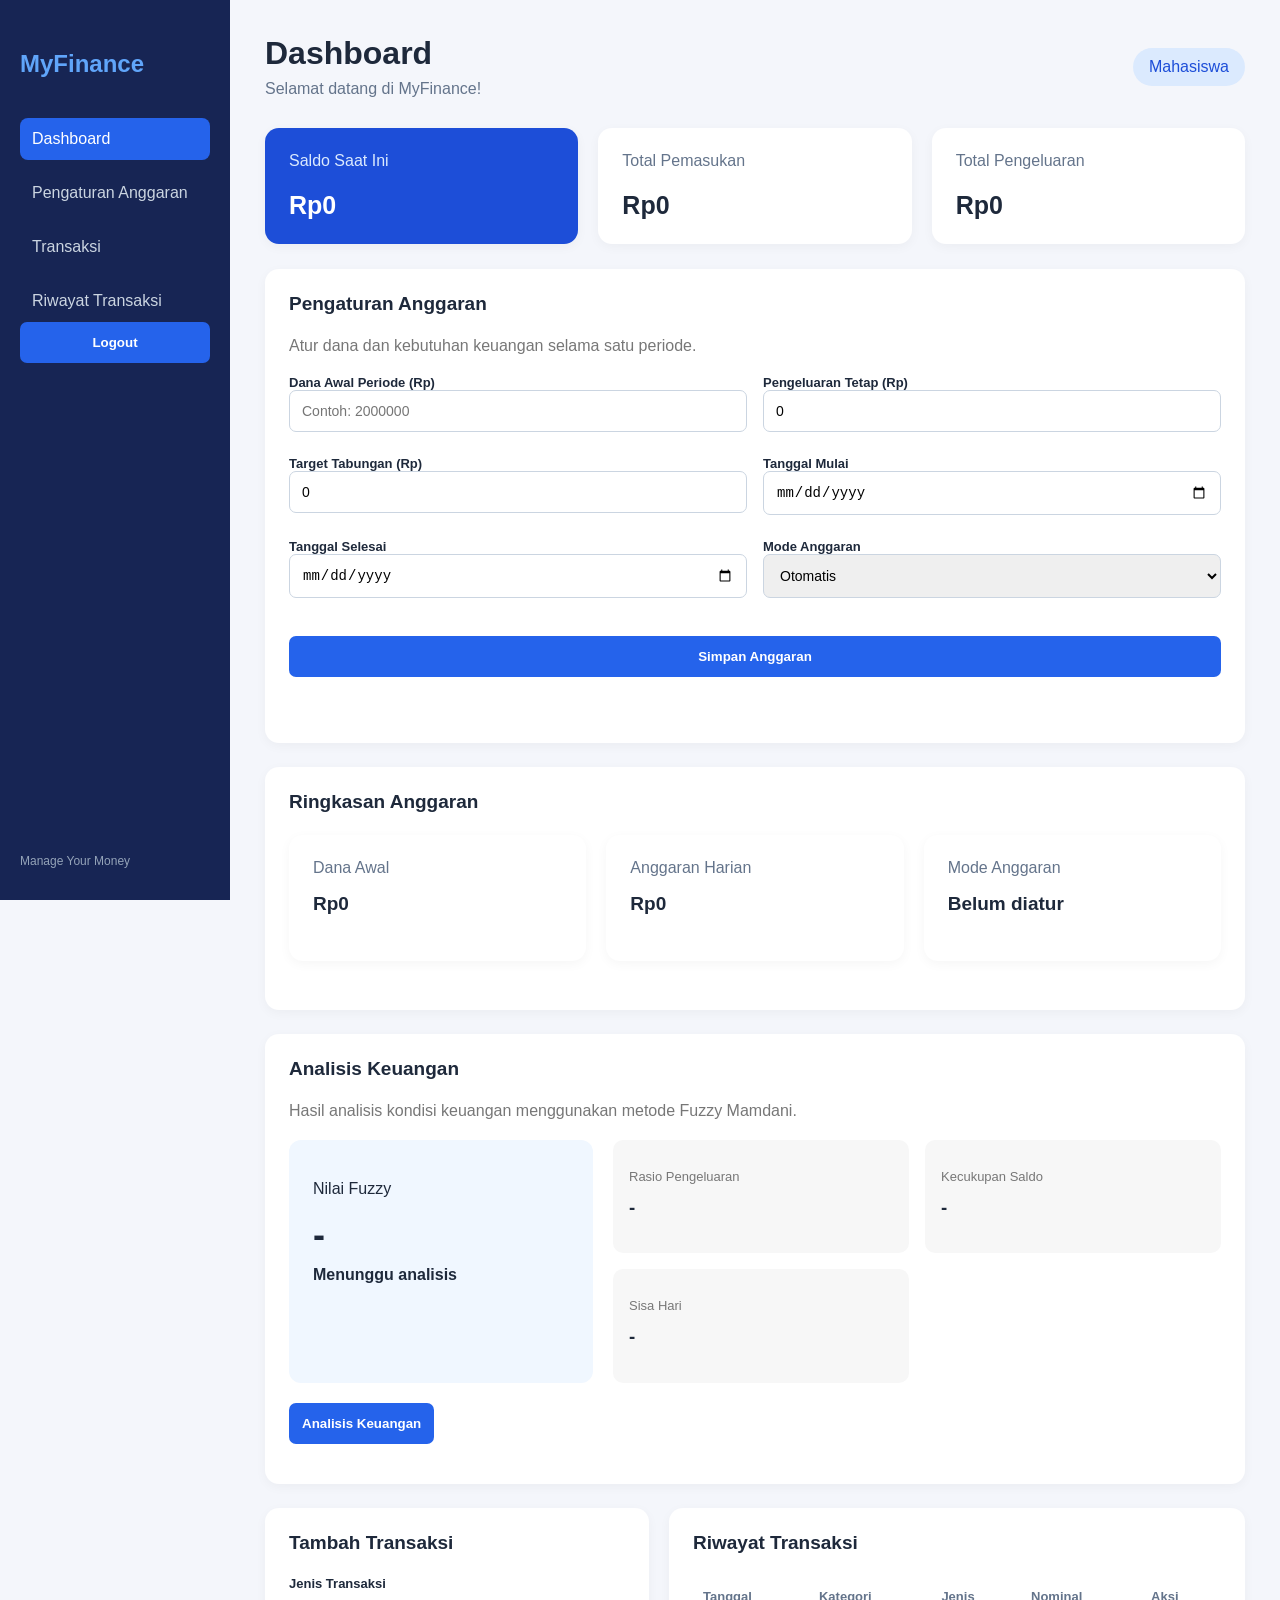
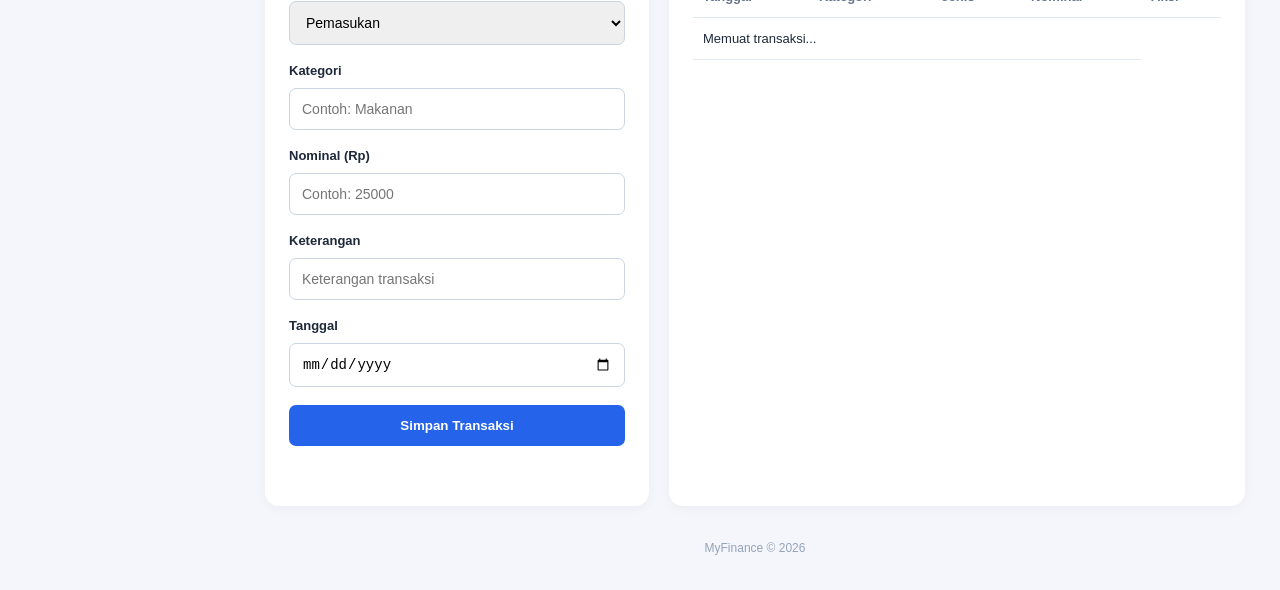
==== templates/index.html @ 5845879a "Prepare MyFinance for public deployment" ====
<!DOCTYPE html>
<html lang="id">
<head>
    <meta charset="UTF-8">
    <meta name="viewport" content="width=device-width, initial-scale=1.0">
    <title>MyFinance - Dashboard</title>
    <link rel="stylesheet" href="/static/css/style.css">
</head>
<body>

    <aside class="sidebar">
        <h2>MyFinance</h2>

        <nav>
            <a href="/" class="active">Dashboard</a>
            <a href="#anggaran">Pengaturan Anggaran</a>
            <a href="#transaksi">Transaksi</a>
            <a href="#riwayat">Riwayat Transaksi</a>
        </nav>

        <!-- Tombol Logout -->
        <form action="/logout" method="POST">
            <button type="submit" class="logout-btn">
                Logout
            </button>
        </form>

        <p class="sidebar-footer">Manage Your Money</p>
    </aside>

    <main class="main-content">
        <header class="topbar">
            <div>
                <h1>Dashboard</h1>
                <p>Selamat datang di MyFinance!</p>
            </div>
            <span class="user-label">Mahasiswa</span>
        </header>

        <section class="summary-grid">
            <div class="summary-card balance">
                <p>Saldo Saat Ini</p>
                <h2 id="saldo">Rp0</h2>
            </div>

            <div class="summary-card">
                <p>Total Pemasukan</p>
                <h2 id="pemasukan">Rp0</h2>
            </div>

            <div class="summary-card">
                <p>Total Pengeluaran</p>
                <h2 id="pengeluaran">Rp0</h2>
            </div>
        </section>
<section class="panel budget-panel" id="anggaran">
    <h2>Pengaturan Anggaran</h2>
    <p class="panel-description">
        Atur dana dan kebutuhan keuangan selama satu periode.
    </p>

    <form id="budget-form">
        <div class="form-grid">
            <div>
                <label for="initial-balance">Dana Awal Periode (Rp)</label>
                <input
                    type="number"
                    id="initial-balance"
                    min="1"
                    placeholder="Contoh: 2000000"
                    required
                >
            </div>

            <div>
                <label for="fixed-expenses">Pengeluaran Tetap (Rp)</label>
                <input
                    type="number"
                    id="fixed-expenses"
                    min="0"
                    value="0"
                    required
                >
            </div>

            <div>
                <label for="savings-target">Target Tabungan (Rp)</label>
                <input
                    type="number"
                    id="savings-target"
                    min="0"
                    value="0"
                    required
                >
            </div>

            <div>
                <label for="start-date">Tanggal Mulai</label>
                <input type="date" id="start-date" required>
            </div>

            <div>
                <label for="end-date">Tanggal Selesai</label>
                <input type="date" id="end-date" required>
            </div>

            <div>
                <label for="budget-mode">Mode Anggaran</label>
                <select id="budget-mode" required>
                    <option value="otomatis">Otomatis</option>
                    <option value="manual">Manual</option>
                </select>
            </div>

            <div id="manual-budget-field" class="hidden">
                <label for="manual-daily-budget">
                    Anggaran Harian Manual (Rp)
                </label>
                <input
                    type="number"
                    id="manual-daily-budget"
                    min="1"
                    placeholder="Contoh: 60000"
                >
            </div>
        </div>

        <button type="submit">Simpan Anggaran</button>
        <p id="budget-message" role="status"></p>
    </form>
</section>

<section class="budget-result panel">
    <h2>Ringkasan Anggaran</h2>

    <div class="summary-grid">
        <div class="summary-card">
            <p>Dana Awal</p>
            <h2 id="budget-initial">Rp0</h2>
        </div>

        <div class="summary-card">
            <p>Anggaran Harian</p>
            <h2 id="daily-budget">Rp0</h2>
        </div>

        <div class="summary-card">
            <p>Mode Anggaran</p>
            <h2 id="budget-mode-result">Belum diatur</h2>
        </div>
    </div>
</section>
<section class="panel fuzzy-panel">
    <h2>Analisis Keuangan</h2>
    <p class="panel-description">
        Hasil analisis kondisi keuangan menggunakan
        metode Fuzzy Mamdani.
    </p>

    <div class="fuzzy-result">
        <div class="fuzzy-score-card">
            <p>Nilai Fuzzy</p>
            <h2 id="fuzzy-score">-</h2>
            <span id="fuzzy-status">Menunggu analisis</span>
        </div>

        <div class="fuzzy-details">
            <div>
                <p>Rasio Pengeluaran</p>
                <h3 id="spending-ratio">-</h3>
            </div>

            <div>
                <p>Kecukupan Saldo</p>
                <h3 id="balance-ratio">-</h3>
            </div>

            <div>
                <p>Sisa Hari</p>
                <h3 id="remaining-days">-</h3>
            </div>
        </div>
    </div>

    <button type="button" id="analyze-button">
        Analisis Keuangan
    </button>

    <p id="fuzzy-message" role="status"></p>
</section>
        <section class="content-grid">
            <div class="panel" id="transaksi">
                <h2>Tambah Transaksi</h2>

                <form id="transaction-form">
                    <label for="type">Jenis Transaksi</label>
                    <select id="type" required>
                        <option value="pemasukan">Pemasukan</option>
                        <option value="pengeluaran">Pengeluaran</option>
                    </select>

                    <label for="category">Kategori</label>
                    <input id="category" type="text"
                           placeholder="Contoh: Makanan" required>

                    <label for="amount">Nominal (Rp)</label>
                    <input id="amount" type="number"
                           min="1" step="1" placeholder="Contoh: 25000" required>

                    <label for="description">Keterangan</label>
                    <input id="description" type="text"
                           placeholder="Keterangan transaksi">

                    <label for="transaction-date">Tanggal</label>
                    <input id="transaction-date" type="date" required>

                    <button type="submit">Simpan Transaksi</button>
                    <p id="form-message" role="status"></p>
                </form>
            </div>

            <div class="panel" id="riwayat">
                <h2>Riwayat Transaksi</h2>
                <div class="table-wrapper">
                    <table>
                        <thead>
    <tr>
        <th>Tanggal</th>
        <th>Kategori</th>
        <th>Jenis</th>
        <th>Nominal</th>
        <th>Aksi</th>
    </tr>
</thead>
                        <tbody id="transaction-list">
                            <tr>
                                <td colspan="4">Memuat transaksi...</td>
                            </tr>
                        </tbody>
                    </table>
                </div>
            </div>
        </section>

        <footer>
            MyFinance &copy; 2026
        </footer>
    </main>

    <script src="/static/js/script.js"></script>
</body>
</html>
---- static/css/style.css ----
* {
    box-sizing: border-box;
}

body {
    margin: 0;
    font-family: Arial, sans-serif;
    background: #f4f6fb;
    color: #1e293b;
}

.sidebar {
    width: 230px;
    height: 100vh;
    position: fixed;
    top: 0;
    left: 0;
    padding: 30px 20px;
    background: #172554;
    color: white;
}

.sidebar h2 {
    margin-bottom: 40px;
    color: #60a5fa;
}

.sidebar nav {
    display: flex;
    flex-direction: column;
    gap: 12px;
}

.sidebar nav a {
    color: #cbd5e1;
    text-decoration: none;
    padding: 12px;
    border-radius: 8px;
}

.sidebar nav a:hover,
.sidebar nav a.active {
    background: #2563eb;
    color: white;
}

.sidebar-footer {
    position: absolute;
    bottom: 20px;
    color: #94a3b8;
    font-size: 12px;
}

.main-content {
    margin-left: 230px;
    padding: 35px;
}

.topbar {
    display: flex;
    justify-content: space-between;
    align-items: center;
    margin-bottom: 30px;
}

.topbar h1 {
    margin: 0 0 8px;
}

.topbar p {
    color: #64748b;
    margin: 0;
}

.user-label {
    background: #dbeafe;
    color: #1d4ed8;
    padding: 10px 16px;
    border-radius: 20px;
}

.summary-grid {
    display: grid;
    grid-template-columns: repeat(3, 1fr);
    gap: 20px;
    margin-bottom: 25px;
}

.summary-card,
.panel {
    background: white;
    border-radius: 14px;
    padding: 24px;
    box-shadow: 0 3px 12px rgba(0, 0, 0, 0.04);
}

.summary-card p {
    color: #64748b;
    margin-top: 0;
}

.summary-card h2 {
    margin-bottom: 0;
    font-size: 25px;
}

.summary-card.balance {
    background: #1d4ed8;
    color: white;
}

.summary-card.balance p {
    color: #dbeafe;
}

.content-grid {
    display: grid;
    grid-template-columns: 0.8fr 1.2fr;
    gap: 20px;
}

.panel h2 {
    font-size: 19px;
    margin-top: 0;
    margin-bottom: 22px;
}

form {
    display: flex;
    flex-direction: column;
    gap: 10px;
}

label {
    font-size: 13px;
    font-weight: bold;
}

input,
select {
    padding: 12px;
    border: 1px solid #cbd5e1;
    border-radius: 7px;
    font-size: 14px;
    margin-bottom: 8px;
}

button {
    padding: 13px;
    background: #2563eb;
    color: white;
    border: none;
    border-radius: 7px;
    cursor: pointer;
    font-weight: bold;
}

button:hover {
    background: #1d4ed8;
}

#form-message {
    font-size: 13px;
}

.table-wrapper {
    overflow-x: auto;
}

table {
    width: 100%;
    border-collapse: collapse;
    font-size: 13px;
}

th,
td {
    text-align: left;
    padding: 13px 10px;
    border-bottom: 1px solid #e2e8f0;
}

th {
    color: #64748b;
}

.income {
    color: #16a34a;
    font-weight: bold;
}

.expense {
    color: #dc2626;
    font-weight: bold;
}

footer {
    margin-top: 35px;
    text-align: center;
    color: #94a3b8;
    font-size: 12px;
}

@media (max-width: 900px) {
    .summary-grid {
        grid-template-columns: 1fr;
    }

    .content-grid {
        grid-template-columns: 1fr;
    }
}

@media (max-width: 600px) {
    .sidebar {
        width: 100%;
        height: auto;
        position: relative;
        padding: 15px;
    }

    .sidebar h2 {
        margin: 0 0 15px;
    }

    .sidebar nav {
        flex-direction: row;
        flex-wrap: wrap;
    }

    .sidebar-footer {
        display: none;
    }

    .main-content {
        margin-left: 0;
        padding: 18px;
    }

    .topbar {
        align-items: flex-start;
        gap: 10px;
    }
}
.budget-panel {
    margin-bottom: 24px;
}

.panel-description {
    color: #777;
    margin-bottom: 20px;
}

.form-grid {
    display: grid;
    grid-template-columns: repeat(2, 1fr);
    gap: 16px;
    margin-bottom: 20px;
}

.form-grid > div {
    display: flex;
    flex-direction: column;
}

.hidden {
    display: none !important;
}

.budget-result {
    margin-bottom: 24px;
}

@media (max-width: 600px) {
    .form-grid {
        grid-template-columns: 1fr;
    }
}
.fuzzy-panel {
    margin-bottom: 24px;
}

.fuzzy-result {
    display: grid;
    grid-template-columns: 1fr 2fr;
    gap: 20px;
    margin: 20px 0;
}

.fuzzy-score-card {
    background: #f0f7ff;
    padding: 24px;
    border-radius: 12px;
}

.fuzzy-score-card h2 {
    font-size: 36px;
    margin: 10px 0;
}

.fuzzy-details {
    display: grid;
    grid-template-columns: repeat(2, 1fr);
    gap: 16px;
}

.fuzzy-details > div {
    padding: 16px;
    background: #f7f7f7;
    border-radius: 10px;
}

.fuzzy-details p {
    color: #777;
    font-size: 13px;
}

.fuzzy-details h3 {
    margin-top: 8px;
}

#fuzzy-status {
    font-weight: bold;
}

@media (max-width: 600px) {
    .fuzzy-result {
        grid-template-columns: 1fr;
    }
}
.delete-button {
    background-color: #dc2626;
    color: white;
    border: none;
    padding: 8px 12px;
    border-radius: 6px;
    cursor: pointer;
    font-size: 12px;
}

.delete-button:hover {
    background-color: #b91c1c;
}
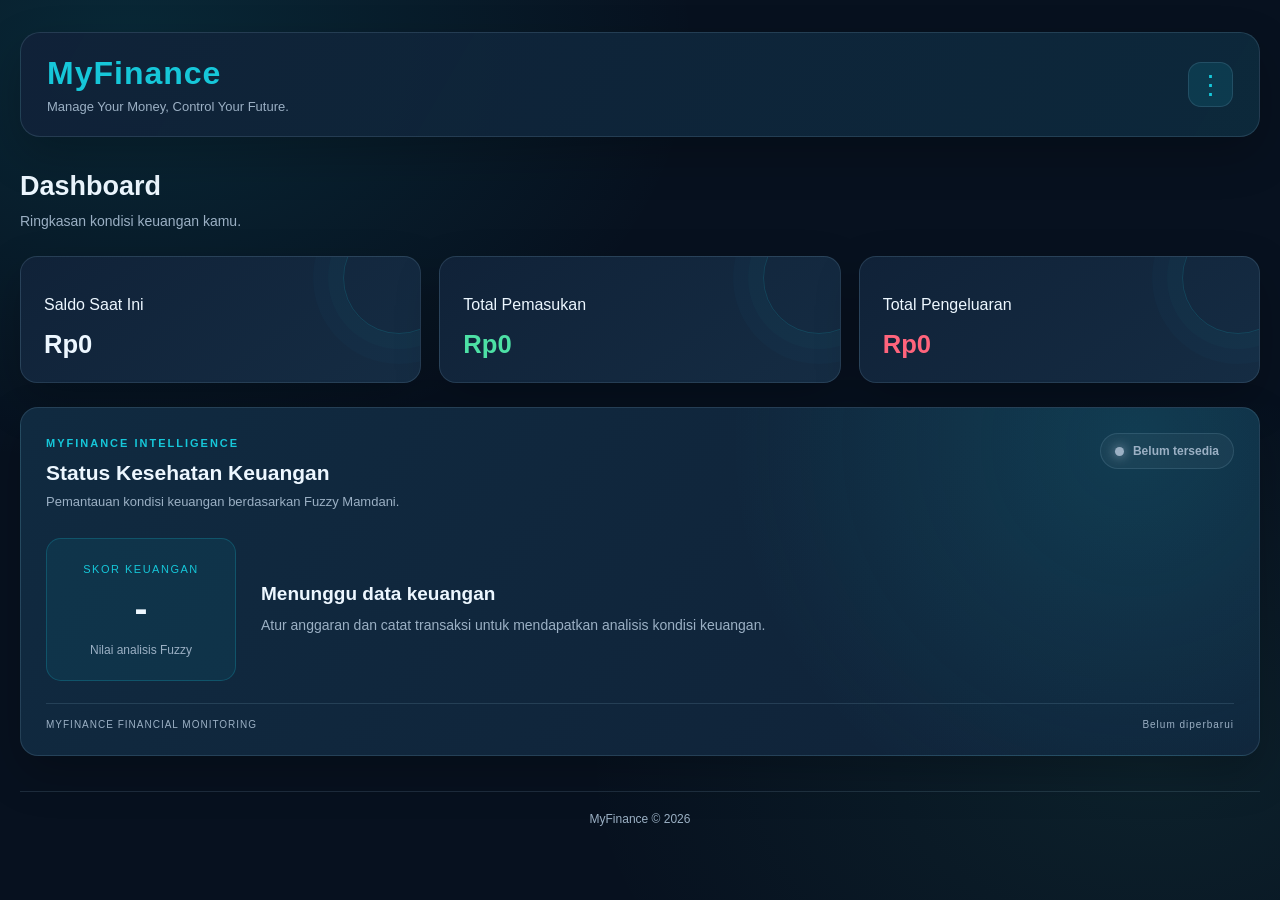
==== commit a1b3e719: "Backup MyFinance sebelum pengembangan multi-user" ====
--- a/templates/index.html
+++ b/templates/index.html
@@ -9,245 +9,464 @@
 </head>
 <body>
 
-    <aside class="sidebar">
-        <h2>MyFinance</h2>
-
-        <nav>
-            <a href="/" class="active">Dashboard</a>
-            <a href="#anggaran">Pengaturan Anggaran</a>
-            <a href="#transaksi">Transaksi</a>
-            <a href="#riwayat">Riwayat Transaksi</a>
-        </nav>
-
-        <!-- Tombol Logout -->
-        <form action="/logout" method="POST">
-            <button type="submit" class="logout-btn">
-                Logout
-            </button>
-        </form>
-
-        <p class="sidebar-footer">Manage Your Money</p>
-    </aside>
-
     <main class="main-content">
+
+        <!-- HEADER -->
         <header class="topbar">
-            <div>
-                <h1>Dashboard</h1>
-                <p>Selamat datang di MyFinance!</p>
-            </div>
-            <span class="user-label">Mahasiswa</span>
+            <div class="header-info">
+                <h1>MyFinance</h1>
+                <p>Manage Your Money, Control Your Future.</p>
+            </div>
+
+            <div class="menu-container">
+                <button
+                    type="button"
+                    id="menu-toggle"
+                    class="menu-toggle"
+                    aria-label="Buka menu navigasi"
+                    aria-expanded="false"
+                >
+                    ⋮
+                </button>
+
+                <nav id="navigation-menu" class="navigation-menu hidden">
+                    <button type="button" class="nav-item active" data-view="dashboard">
+                        <span>⌂</span> Dashboard
+                    </button>
+
+                    <button type="button" class="nav-item" data-view="anggaran">
+                        <span>◫</span> Pengaturan Anggaran
+                    </button>
+
+                    <button type="button" class="nav-item" data-view="transaksi">
+                        <span>＋</span> Transaksi
+                    </button>
+
+                    <button type="button" class="nav-item" data-view="riwayat">
+                        <span>◷</span> Riwayat Transaksi
+                    </button>
+
+                    <div class="menu-divider"></div>
+
+                    <form action="/logout" method="POST">
+                        <button type="submit" class="nav-item logout-menu">
+                            <span>↪</span> Logout
+                        </button>
+                    </form>
+                </nav>
+            </div>
         </header>
 
-        <section class="summary-grid">
-            <div class="summary-card balance">
-                <p>Saldo Saat Ini</p>
-                <h2 id="saldo">Rp0</h2>
-            </div>
-
-            <div class="summary-card">
-                <p>Total Pemasukan</p>
-                <h2 id="pemasukan">Rp0</h2>
-            </div>
-
-            <div class="summary-card">
-                <p>Total Pengeluaran</p>
-                <h2 id="pengeluaran">Rp0</h2>
-            </div>
+
+        <!-- HALAMAN DASHBOARD -->
+        <section class="view-section active" id="view-dashboard">
+
+            <div class="page-heading">
+                <h2>Dashboard</h2>
+                <p>Ringkasan kondisi keuangan kamu.</p>
+            </div>
+
+            <section class="summary-grid">
+                <div class="summary-card balance">
+                    <p>Saldo Saat Ini</p>
+                    <h2 id="saldo">Rp0</h2>
+                </div>
+
+                <div class="summary-card">
+                    <p>Total Pemasukan</p>
+                    <h2 id="pemasukan">Rp0</h2>
+                </div>
+
+                <div class="summary-card">
+                    <p>Total Pengeluaran</p>
+                    <h2 id="pengeluaran">Rp0</h2>
+                </div>
+            </section>
+
         </section>
-<section class="panel budget-panel" id="anggaran">
-    <h2>Pengaturan Anggaran</h2>
-    <p class="panel-description">
-        Atur dana dan kebutuhan keuangan selama satu periode.
-    </p>
-
-    <form id="budget-form">
-        <div class="form-grid">
-            <div>
-                <label for="initial-balance">Dana Awal Periode (Rp)</label>
-                <input
-                    type="number"
-                    id="initial-balance"
-                    min="1"
-                    placeholder="Contoh: 2000000"
-                    required
-                >
-            </div>
-
-            <div>
-                <label for="fixed-expenses">Pengeluaran Tetap (Rp)</label>
-                <input
-                    type="number"
-                    id="fixed-expenses"
-                    min="0"
-                    value="0"
-                    required
-                >
-            </div>
-
-            <div>
-                <label for="savings-target">Target Tabungan (Rp)</label>
-                <input
-                    type="number"
-                    id="savings-target"
-                    min="0"
-                    value="0"
-                    required
-                >
-            </div>
-
-            <div>
-                <label for="start-date">Tanggal Mulai</label>
-                <input type="date" id="start-date" required>
-            </div>
-
-            <div>
-                <label for="end-date">Tanggal Selesai</label>
-                <input type="date" id="end-date" required>
-            </div>
-
-            <div>
-                <label for="budget-mode">Mode Anggaran</label>
-                <select id="budget-mode" required>
-                    <option value="otomatis">Otomatis</option>
-                    <option value="manual">Manual</option>
-                </select>
-            </div>
-
-            <div id="manual-budget-field" class="hidden">
-                <label for="manual-daily-budget">
-                    Anggaran Harian Manual (Rp)
-                </label>
-                <input
-                    type="number"
-                    id="manual-daily-budget"
-                    min="1"
-                    placeholder="Contoh: 60000"
-                >
-            </div>
+
+<!-- STATUS ANALISIS KEUANGAN -->
+<section class="financial-health panel">
+
+    <div class="health-header">
+        <div>
+            <span class="health-eyebrow">MYFINANCE INTELLIGENCE</span>
+            <h2>Status Kesehatan Keuangan</h2>
+            <p>Pemantauan kondisi keuangan berdasarkan Fuzzy Mamdani.</p>
         </div>
 
-        <button type="submit">Simpan Anggaran</button>
-        <p id="budget-message" role="status"></p>
-    </form>
-</section>
-
-<section class="budget-result panel">
-    <h2>Ringkasan Anggaran</h2>
-
-    <div class="summary-grid">
-        <div class="summary-card">
-            <p>Dana Awal</p>
-            <h2 id="budget-initial">Rp0</h2>
-        </div>
-
-        <div class="summary-card">
-            <p>Anggaran Harian</p>
-            <h2 id="daily-budget">Rp0</h2>
-        </div>
-
-        <div class="summary-card">
-            <p>Mode Anggaran</p>
-            <h2 id="budget-mode-result">Belum diatur</h2>
+        <div class="health-indicator" id="health-indicator">
+            <span class="health-dot"></span>
+            <span id="dashboard-fuzzy-status">Menunggu analisis</span>
         </div>
     </div>
+
+    <div class="health-content">
+
+        <div class="health-score">
+            <span>SKOR KEUANGAN</span>
+            <h3 id="dashboard-fuzzy-score">-</h3>
+            <p>Nilai analisis Fuzzy</p>
+        </div>
+
+        <div class="health-message">
+            <h3 id="dashboard-health-title">Belum ada analisis</h3>
+            <p id="dashboard-health-description">
+                Lakukan pengaturan anggaran dan catat transaksi
+                untuk mengetahui kondisi keuangan kamu.
+            </p>
+        </div>
+
+    </div>
+
+    <div class="health-footer">
+        <span>MYFINANCE FINANCIAL MONITORING</span>
+        <span id="dashboard-analysis-time">Belum diperbarui</span>
+    </div>
+
 </section>
-<section class="panel fuzzy-panel">
-    <h2>Analisis Keuangan</h2>
-    <p class="panel-description">
-        Hasil analisis kondisi keuangan menggunakan
-        metode Fuzzy Mamdani.
-    </p>
-
-    <div class="fuzzy-result">
-        <div class="fuzzy-score-card">
-            <p>Nilai Fuzzy</p>
-            <h2 id="fuzzy-score">-</h2>
-            <span id="fuzzy-status">Menunggu analisis</span>
-        </div>
-
-        <div class="fuzzy-details">
-            <div>
-                <p>Rasio Pengeluaran</p>
-                <h3 id="spending-ratio">-</h3>
-            </div>
-
-            <div>
-                <p>Kecukupan Saldo</p>
-                <h3 id="balance-ratio">-</h3>
-            </div>
-
-            <div>
-                <p>Sisa Hari</p>
-                <h3 id="remaining-days">-</h3>
-            </div>
-        </div>
-    </div>
-
-    <button type="button" id="analyze-button">
-        Analisis Keuangan
-    </button>
-
-    <p id="fuzzy-message" role="status"></p>
-</section>
-        <section class="content-grid">
-            <div class="panel" id="transaksi">
+
+
+        <!-- HALAMAN PENGATURAN ANGGARAN -->
+        <section class="view-section" id="view-anggaran">
+
+            <div class="page-heading">
+                <h2>Pengaturan Anggaran</h2>
+                <p>Atur dan pantau anggaran keuangan kamu.</p>
+            </div>
+
+            <section class="panel budget-panel">
+                <h2>Pengaturan Anggaran</h2>
+
+                <p class="panel-description">
+                    Atur dana dan kebutuhan keuangan selama satu periode.
+                </p>
+
+                <form id="budget-form">
+
+                    <div class="form-grid">
+
+                        <div>
+                            <label for="initial-balance">Dana Awal Periode (Rp)</label>
+<div class="money-input-wrapper">
+    <span class="money-prefix">Rp</span>
+    <input
+        type="text"
+        id="initial-balance"
+        inputmode="numeric"
+        class="money-input"
+        placeholder="0"
+        autocomplete="off"
+        required
+    >
+</div>
+                            
+                        </div>
+
+                        <div>
+                            <label for="fixed-expenses">Pengeluaran Tetap (Rp)</label>
+                            <div class="money-input-wrapper">
+    <span class="money-prefix">Rp</span>
+    <input
+        type="text"
+        id="fixed-expenses"
+        inputmode="numeric"
+        class="money-input"
+        placeholder="0"
+        autocomplete="off"
+        required
+    >
+</div>
+                        </div>
+
+                        <div>
+                            <label for="savings-target">Target Tabungan (Rp)</label>
+                            <div class="money-input-wrapper">
+    <span class="money-prefix">Rp</span>
+    <input
+        type="text"
+        id="savings-target"
+        inputmode="numeric"
+        class="money-input"
+        placeholder="0"
+        autocomplete="off"
+        required
+    >
+</div>
+                        </div>
+
+                        <div>
+                            <label for="start-date">Tanggal Mulai</label>
+                            <input type="date" id="start-date" required>
+                        </div>
+
+                        <div>
+                            <label for="end-date">Tanggal Selesai</label>
+                            <input type="date" id="end-date" required>
+                        </div>
+
+                        <div>
+                            <label for="budget-mode">Mode Anggaran</label>
+                            <select id="budget-mode" required>
+                                <option value="otomatis">Otomatis</option>
+                                <option value="manual">Manual</option>
+                            </select>
+                        </div>
+
+                        <div id="manual-budget-field" class="hidden">
+                            <label for="manual-daily-budget">
+                                Anggaran Harian Manual (Rp)
+                            </label>
+
+                            <div class="money-input-wrapper">
+    <span class="money-prefix">Rp</span>
+    <input
+        type="text"
+        id="manual-daily-budget"
+        inputmode="numeric"
+        class="money-input"
+        placeholder="0"
+        autocomplete="off"
+    >
+</div>
+                        </div>
+
+                    </div>
+
+                    <button type="submit">Simpan Anggaran</button>
+                    <p id="budget-message" role="status"></p>
+
+                </form>
+            </section>
+
+
+            <!-- RINGKASAN ANGGARAN -->
+            <section class="budget-result panel">
+                <h2>Ringkasan Anggaran</h2>
+
+                <div class="summary-grid">
+
+                    <div class="summary-card">
+                        <p>Dana Awal</p>
+                        <h2 id="budget-initial">Belum diatur</h2>
+                    </div>
+
+                    <div class="summary-card">
+                        <p>Anggaran Harian</p>
+                        <h2 id="daily-budget">Belum diatur</h2>
+                    </div>
+
+                    <div class="summary-card">
+                        <p>Mode Anggaran</p>
+                        <h2 id="budget-mode-result">Belum diatur</h2>
+                    </div>
+
+                </div>
+            </section>
+
+
+            <!-- ANALISIS FUZZY -->
+            <section class="panel fuzzy-panel">
+
+                <h2>Analisis Keuangan</h2>
+
+                <p class="panel-description">
+                    Hasil analisis kondisi keuangan menggunakan
+                    metode Fuzzy Mamdani.
+                </p>
+
+                <div class="fuzzy-result">
+
+                    <div class="fuzzy-score-card">
+                        <p>Nilai Fuzzy</p>
+                        <h2 id="fuzzy-score">-</h2>
+                        <span id="fuzzy-status">Menunggu analisis</span>
+                    </div>
+
+                    <div class="fuzzy-details">
+
+                        <div>
+                            <p>Rasio Pengeluaran</p>
+                            <h3 id="spending-ratio">-</h3>
+                        </div>
+
+                        <div>
+                            <p>Kecukupan Saldo</p>
+                            <h3 id="balance-ratio">-</h3>
+                        </div>
+
+                        <div>
+                            <p>Sisa Hari</p>
+                            <h3 id="remaining-days">-</h3>
+                        </div>
+
+                    </div>
+                </div>
+
+                <button type="button" id="analyze-button">
+                    Analisis Keuangan
+                </button>
+
+                <p id="fuzzy-message" role="status"></p>
+
+            </section>
+
+        </section>
+
+
+        <!-- HALAMAN TRANSAKSI -->
+        <section class="view-section" id="view-transaksi">
+
+            <div class="page-heading">
+                <h2>Transaksi</h2>
+                <p>Catat pemasukan dan pengeluaran keuangan.</p>
+            </div>
+
+            <section class="panel transaction-panel">
+
                 <h2>Tambah Transaksi</h2>
 
                 <form id="transaction-form">
+
                     <label for="type">Jenis Transaksi</label>
+
                     <select id="type" required>
                         <option value="pemasukan">Pemasukan</option>
                         <option value="pengeluaran">Pengeluaran</option>
                     </select>
 
                     <label for="category">Kategori</label>
-                    <input id="category" type="text"
-                           placeholder="Contoh: Makanan" required>
+
+                    
+<label for="category">Kategori Transaksi</label>
+
+<select id="category" required>
+    <option value="" disabled selected>-- Pilih Kategori --</option>
+
+    <optgroup label="Kebutuhan Sehari-hari">
+        <option value="Makanan">Makanan</option>
+        <option value="Minuman">Minuman</option>
+        <option value="Transportasi">Transportasi</option>
+        <option value="Kos">Kos</option>
+        <option value="Belanja">Belanja</option>
+        <option value="Pulsa & Internet">Pulsa & Internet</option>
+        <option value="Pendidikan">Pendidikan</option>
+        <option value="Kesehatan">Kesehatan</option>
+        <option value="Hiburan">Hiburan</option>
+        <option value="Kebutuhan Harian">Kebutuhan Harian</option>
+    </optgroup>
+
+    <optgroup label="Pemasukan">
+        <option value="Uang Saku">Uang Saku</option>
+        <option value="Beasiswa">Beasiswa</option>
+        <option value="Gaji">Gaji</option>
+        <option value="Freelance">Freelance</option>
+        <option value="Hadiah">Hadiah</option>
+    </optgroup>
+
+    <option value="lainnya">Lainnya</option>
+</select>
+
+<div id="other-category-field" class="hidden">
+    <label for="other-category">Masukkan Kategori Lainnya</label>
+    <input
+        type="text"
+        id="other-category"
+        placeholder="Contoh: Servis Laptop"
+    >
+</div>
+
 
                     <label for="amount">Nominal (Rp)</label>
-                    <input id="amount" type="number"
-                           min="1" step="1" placeholder="Contoh: 25000" required>
+
+                    <div class="money-input-wrapper">
+    <span class="money-prefix">Rp</span>
+    <input
+        id="amount"
+        type="text"
+        inputmode="numeric"
+        class="money-input"
+        placeholder="0"
+        autocomplete="off"
+        required
+    >
+</div>
 
                     <label for="description">Keterangan</label>
-                    <input id="description" type="text"
-                           placeholder="Keterangan transaksi">
+
+                    <input
+                        id="description"
+                        type="text"
+                        placeholder="Keterangan transaksi"
+                    >
 
                     <label for="transaction-date">Tanggal</label>
-                    <input id="transaction-date" type="date" required>
+
+                    <input
+                        id="transaction-date"
+                        type="date"
+                        required
+                    >
 
                     <button type="submit">Simpan Transaksi</button>
+
                     <p id="form-message" role="status"></p>
+
                 </form>
-            </div>
-
-            <div class="panel" id="riwayat">
+
+            </section>
+
+        </section>
+
+
+        <!-- HALAMAN RIWAYAT TRANSAKSI -->
+        <section class="view-section" id="view-riwayat">
+
+            <div class="page-heading">
                 <h2>Riwayat Transaksi</h2>
+                <p>Daftar pemasukan dan pengeluaran yang tercatat.</p>
+            </div>
+
+            <section class="panel history-panel">
+
+                <h2>Daftar Transaksi</h2>
+
                 <div class="table-wrapper">
+
                     <table>
                         <thead>
-    <tr>
-        <th>Tanggal</th>
-        <th>Kategori</th>
-        <th>Jenis</th>
-        <th>Nominal</th>
-        <th>Aksi</th>
-    </tr>
-</thead>
+                            <tr>
+                                <th>Tanggal</th>
+                                <th>Kategori</th>
+                                <th>Keterangan</th>
+                                <th>Jenis</th>
+                                <th>Nominal</th>
+                                <th>Aksi</th>
+                            </tr>
+                        </thead>
+
                         <tbody id="transaction-list">
                             <tr>
-                                <td colspan="4">Memuat transaksi...</td>
+                                <td colspan="6">Memuat transaksi...</td>
                             </tr>
                         </tbody>
                     </table>
-                </div>
-            </div>
+
+                </div>
+
+            </section>
+
         </section>
 
+
+        <!-- FOOTER -->
         <footer>
             MyFinance &copy; 2026
         </footer>
+
     </main>
 
     <script src="/static/js/script.js"></script>
+
 </body>
 </html>
--- a/static/css/style.css
+++ b/static/css/style.css
@@ -1,344 +1,948 @@
+
+/* =========================================
+   MYFINANCE - FUTURISTIC FINTECH DESIGN
+========================================= */
+
+:root {
+    --bg: #07111f;
+    --bg-secondary: #0b192a;
+    --surface: #102238;
+    --surface-light: #152c43;
+    --primary: #16c7d9;
+    --primary-dark: #0891a5;
+    --accent: #4de0c1;
+    --text: #edf7ff;
+    --muted: #9bb0c4;
+    --border: rgba(148, 190, 215, 0.16);
+    --danger: #ff647c;
+    --warning: #ffc857;
+    --success: #4de0a5;
+    --shadow: 0 18px 45px rgba(0, 0, 0, 0.22);
+}
 
 * {
     box-sizing: border-box;
 }
 
+html {
+    scroll-behavior: smooth;
+}
+
 body {
     margin: 0;
-    font-family: Arial, sans-serif;
-    background: #f4f6fb;
-    color: #1e293b;
-}
-
-.sidebar {
-    width: 230px;
-    height: 100vh;
-    position: fixed;
-    top: 0;
-    left: 0;
-    padding: 30px 20px;
-    background: #172554;
-    color: white;
-}
-
-.sidebar h2 {
-    margin-bottom: 40px;
-    color: #60a5fa;
-}
-
-.sidebar nav {
+    min-height: 100vh;
+    font-family: Arial, Helvetica, sans-serif;
+    color: var(--text);
+    background:
+        radial-gradient(ellipse at 10% 5%, rgba(22, 199, 217, 0.13), transparent 35%),
+        radial-gradient(ellipse at 90% 85%, rgba(77, 224, 193, 0.08), transparent 35%),
+        var(--bg);
+    background-attachment: fixed;
+}
+
+/* LATAR DAN KONTEN UTAMA */
+
+.main-content {
+    width: min(100% - 40px, 1240px);
+    min-height: 100vh;
+    margin: 0 auto;
+    padding: 32px 0 50px;
+}
+
+/* HEADER */
+
+.topbar {
+    position: relative;
+    z-index: 20;
     display: flex;
-    flex-direction: column;
-    gap: 12px;
-}
-
-.sidebar nav a {
-    color: #cbd5e1;
-    text-decoration: none;
-    padding: 12px;
-    border-radius: 8px;
-}
-
-.sidebar nav a:hover,
-.sidebar nav a.active {
-    background: #2563eb;
-    color: white;
-}
-
-.sidebar-footer {
+    align-items: center;
+    justify-content: space-between;
+    gap: 20px;
+    margin-bottom: 34px;
+    padding: 22px 26px;
+    background: linear-gradient(
+        120deg,
+        rgba(16, 34, 56, 0.98),
+        rgba(13, 42, 61, 0.94)
+    );
+    border: 1px solid var(--border);
+    border-radius: 20px;
+    box-shadow: var(--shadow);
+}
+
+.header-info h1 {
+    margin: 0;
+    color: var(--primary);
+    font-size: clamp(25px, 3vw, 32px);
+    letter-spacing: 1px;
+}
+
+.header-info p {
+    margin: 7px 0 0;
+    color: var(--muted);
+    font-size: 13px;
+}
+
+/* MENU TITIK TIGA */
+
+.menu-container {
+    position: relative;
+    flex-shrink: 0;
+}
+
+.menu-toggle {
+    width: 45px;
+    height: 45px;
+    border: 1px solid var(--border);
+    border-radius: 13px;
+    background: rgba(22, 199, 217, 0.12);
+    color: var(--primary);
+    font-size: 27px;
+    cursor: pointer;
+    transition: 0.2s ease;
+}
+
+.menu-toggle:hover {
+    background: rgba(22, 199, 217, 0.25);
+    transform: translateY(-2px);
+}
+
+.navigation-menu {
     position: absolute;
-    bottom: 20px;
-    color: #94a3b8;
+    top: 55px;
+    right: 0;
+    width: 235px;
+    padding: 10px;
+    background: #102238;
+    border: 1px solid var(--border);
+    border-radius: 15px;
+    box-shadow: var(--shadow);
+}
+
+.navigation-menu.hidden {
+    display: none;
+}
+
+.nav-item {
+    display: block;
+    width: 100%;
+    padding: 13px 14px;
+    border: none;
+    border-radius: 9px;
+    background: transparent;
+    color: var(--muted);
+    text-align: left;
+    font-size: 14px;
+    cursor: pointer;
+    transition: 0.2s ease;
+}
+
+.nav-item:hover,
+.nav-item.active {
+    background: rgba(22, 199, 217, 0.13);
+    color: var(--primary);
+}
+
+.menu-divider {
+    height: 1px;
+    margin: 8px 4px;
+    background: var(--border);
+}
+
+.navigation-menu form {
+    margin: 0;
+}
+
+.logout-menu {
+    color: var(--danger);
+}
+
+/* JUDUL HALAMAN */
+
+.page-heading {
+    margin-bottom: 24px;
+}
+
+.page-heading h2 {
+    margin: 0 0 8px;
+    font-size: clamp(21px, 2.5vw, 27px);
+}
+
+.page-heading p {
+    margin: 0;
+    color: var(--muted);
+    font-size: 14px;
+    line-height: 1.6;
+}
+
+/* TRANSISI BAGIAN */
+
+.view-section {
+    display: none;
+    opacity: 0;
+}
+
+.view-section.active {
+    display: block;
+    animation: pageAppear 0.35s ease forwards;
+}
+
+@keyframes pageAppear {
+    from {
+        opacity: 0;
+        transform: translateY(9px);
+    }
+
+    to {
+        opacity: 1;
+        transform: translateY(0);
+    }
+}
+
+/* KARTU RINGKASAN DASHBOARD */
+
+.summary-grid {
+    display: grid;
+    grid-template-columns: repeat(3, minmax(0, 1fr));
+    gap: 18px;
+    margin-bottom: 24px;
+}
+
+.summary-card {
+    position: relative;
+    overflow: hidden;
+    min-width: 0;
+    padding: 23px;
+    background: linear-gradient(
+        145deg,
+        var(--surface),
+        var(--surface-light)
+    );
+    border: 1px solid var(--border);
+    border-radius: 17px;
+    box-shadow: var(--shadow);
+}
+
+.summary-card::after {
+    content: "";
+    position: absolute;
+    top: -35px;
+    right: -35px;
+    width: 110px;
+    height: 110px;
+    border: 1px solid rgba(22, 199, 217, 0.17);
+    border-radius: 50%;
+    box-shadow: 0 0 0 15px rgba(22, 199, 217, 0.025),
+                0 0 0 30px rgba(22, 199, 217, 0.02);
+}
+
+.summary-card h3 {
+    margin: 0 0 14px;
+    color: var(--muted);
+    font-size: 14px;
+    font-weight: normal;
+}
+
+.summary-card h2 {
+    position: relative;
+    z-index: 1;
+    margin: 0;
+    overflow-wrap: anywhere;
+    color: var(--text);
+    font-size: clamp(19px, 2vw, 26px);
+}
+
+.summary-card:nth-child(2) h2 {
+    color: var(--success);
+}
+
+.summary-card:nth-child(3) h2 {
+    color: var(--danger);
+}
+
+/* PANEL UMUM */
+
+.panel {
+    min-width: 0;
+    margin-bottom: 24px;
+    padding: 25px;
+    background: linear-gradient(
+        145deg,
+        rgba(16, 34, 56, 0.97),
+        rgba(13, 30, 49, 0.97)
+    );
+    border: 1px solid var(--border);
+    border-radius: 18px;
+    box-shadow: var(--shadow);
+}
+
+.panel h2 {
+    margin-top: 0;
+}
+
+.panel h3 {
+    font-size: 16px;
+}
+
+.panel p {
+    color: var(--muted);
+    line-height: 1.6;
+}
+
+/* STATUS KESEHATAN KEUANGAN */
+
+.financial-health {
+    position: relative;
+    overflow: hidden;
+    background:
+        radial-gradient(circle at 90% 10%, rgba(22, 199, 217, 0.15), transparent 35%),
+        linear-gradient(130deg, #102a40, #102238);
+}
+
+.health-header {
+    display: flex;
+    align-items: flex-start;
+    justify-content: space-between;
+    gap: 20px;
+}
+
+.health-eyebrow {
+    color: var(--primary);
+    font-size: 11px;
+    font-weight: bold;
+    letter-spacing: 2px;
+}
+
+.health-header h2 {
+    margin: 10px 0 7px;
+    font-size: 21px;
+}
+
+.health-header p {
+    margin: 0;
+    font-size: 13px;
+}
+
+.health-indicator {
+    display: inline-flex;
+    align-items: center;
+    gap: 9px;
+    flex-shrink: 0;
+    padding: 10px 14px;
+    border: 1px solid var(--border);
+    border-radius: 30px;
+    background: rgba(255, 255, 255, 0.04);
+    color: var(--muted);
     font-size: 12px;
-}
-
-.main-content {
-    margin-left: 230px;
-    padding: 35px;
-}
-
-.topbar {
+    font-weight: bold;
+}
+
+.health-dot {
+    width: 9px;
+    height: 9px;
+    border-radius: 50%;
+    background: var(--muted);
+    box-shadow: 0 0 12px currentColor;
+}
+
+.health-indicator[data-status="aman"] {
+    color: var(--success);
+}
+
+.health-indicator[data-status="aman"] .health-dot {
+    background: var(--success);
+}
+
+.health-indicator[data-status="waspada"] {
+    color: var(--warning);
+}
+
+.health-indicator[data-status="waspada"] .health-dot {
+    background: var(--warning);
+}
+
+.health-indicator[data-status="berlebihan"] {
+    color: var(--danger);
+}
+
+.health-indicator[data-status="berlebihan"] .health-dot {
+    background: var(--danger);
+}
+
+.health-content {
+    display: grid;
+    grid-template-columns: 190px minmax(0, 1fr);
+    align-items: center;
+    gap: 25px;
+    margin-top: 25px;
+}
+
+.health-score {
+    padding: 20px;
+    border: 1px solid rgba(22, 199, 217, 0.22);
+    border-radius: 15px;
+    background: rgba(22, 199, 217, 0.07);
+    text-align: center;
+}
+
+.health-score span {
+    color: var(--primary);
+    font-size: 11px;
+    letter-spacing: 1.5px;
+}
+
+.health-score h3 {
+    margin: 10px 0;
+    color: var(--text);
+    font-size: 39px;
+}
+
+.health-score p {
+    margin: 0;
+    font-size: 12px;
+}
+
+.health-message h3 {
+    margin: 0 0 9px;
+    font-size: 19px;
+}
+
+.health-message p {
+    margin: 0;
+    font-size: 14px;
+}
+
+.health-footer {
     display: flex;
     justify-content: space-between;
-    align-items: center;
-    margin-bottom: 30px;
-}
-
-.topbar h1 {
-    margin: 0 0 8px;
-}
-
-.topbar p {
-    color: #64748b;
-    margin: 0;
-}
-
-.user-label {
-    background: #dbeafe;
-    color: #1d4ed8;
-    padding: 10px 16px;
-    border-radius: 20px;
-}
-
-.summary-grid {
-    display: grid;
-    grid-template-columns: repeat(3, 1fr);
-    gap: 20px;
-    margin-bottom: 25px;
-}
-
-.summary-card,
-.panel {
-    background: white;
-    border-radius: 14px;
-    padding: 24px;
-    box-shadow: 0 3px 12px rgba(0, 0, 0, 0.04);
-}
-
-.summary-card p {
-    color: #64748b;
-    margin-top: 0;
-}
-
-.summary-card h2 {
-    margin-bottom: 0;
-    font-size: 25px;
-}
-
-.summary-card.balance {
-    background: #1d4ed8;
-    color: white;
-}
-
-.summary-card.balance p {
-    color: #dbeafe;
-}
-
-.content-grid {
-    display: grid;
-    grid-template-columns: 0.8fr 1.2fr;
-    gap: 20px;
-}
-
-.panel h2 {
-    font-size: 19px;
-    margin-top: 0;
-    margin-bottom: 22px;
-}
+    gap: 12px;
+    margin-top: 22px;
+    padding-top: 15px;
+    border-top: 1px solid var(--border);
+    color: var(--muted);
+    font-size: 10px;
+    letter-spacing: 1px;
+}
+
+/* FORM */
 
 form {
-    display: flex;
-    flex-direction: column;
-    gap: 10px;
-}
-
+    min-width: 0;
+}
+
+.form-group {
+    margin-bottom: 18px;
+}
+
+.form-group label,
 label {
+    display: block;
+    margin-bottom: 8px;
+    color: var(--muted);
     font-size: 13px;
     font-weight: bold;
 }
 
 input,
-select {
-    padding: 12px;
-    border: 1px solid #cbd5e1;
-    border-radius: 7px;
+select,
+textarea {
+    display: block;
+    width: 100%;
+    min-width: 0;
+    padding: 13px 14px;
+    border: 1px solid var(--border);
+    border-radius: 10px;
+    outline: none;
+    background: #091827;
+    color: var(--text);
+    font-family: inherit;
     font-size: 14px;
+    transition: border-color 0.2s ease, box-shadow 0.2s ease;
+}
+
+input:focus,
+select:focus,
+textarea:focus {
+    border-color: var(--primary);
+    box-shadow: 0 0 0 3px rgba(22, 199, 217, 0.12);
+}
+
+input::placeholder,
+textarea::placeholder {
+    color: #71869a;
+}
+
+input[type="date"] {
+    color-scheme: dark;
+}
+
+textarea {
+    resize: vertical;
+}
+
+button {
+    font-family: inherit;
+}
+
+/* TOMBOL */
+
+button[type="submit"],
+#analyze-button {
+    padding: 13px 20px;
+    border: none;
+    border-radius: 10px;
+    background: linear-gradient(100deg, var(--primary-dark), var(--primary));
+    color: #041521;
+    font-size: 14px;
+    font-weight: bold;
+    cursor: pointer;
+    transition: 0.2s ease;
+}
+
+button[type="submit"]:hover,
+#analyze-button:hover {
+    filter: brightness(1.12);
+    transform: translateY(-2px);
+}
+
+button:disabled {
+    opacity: 0.6;
+    cursor: not-allowed;
+}
+
+/* GRID FORM ANGGARAN */
+
+.budget-grid,
+.form-grid {
+    display: grid;
+    grid-template-columns: repeat(2, minmax(0, 1fr));
+    gap: 0 20px;
+}
+
+.hidden {
+    display: none !important;
+}
+
+/* HASIL ANGGARAN DAN FUZZY */
+
+.budget-result {
+    display: grid;
+    grid-template-columns: repeat(3, minmax(0, 1fr));
+    gap: 15px;
+}
+
+.budget-result > div {
+    padding: 18px;
+    border: 1px solid var(--border);
+    border-radius: 13px;
+    background: rgba(22, 199, 217, 0.05);
+}
+
+.budget-result span {
+    display: block;
+    margin-bottom: 10px;
+    color: var(--muted);
+    font-size: 12px;
+}
+
+.budget-result strong {
+    overflow-wrap: anywhere;
+    color: var(--primary);
+    font-size: 17px;
+}
+
+.fuzzy-result {
+    display: grid;
+    grid-template-columns: repeat(3, minmax(0, 1fr));
+    gap: 15px;
+    margin: 20px 0;
+}
+
+.fuzzy-result > div {
+    padding: 17px;
+    border: 1px solid var(--border);
+    border-radius: 12px;
+    background: rgba(255, 255, 255, 0.025);
+}
+
+.fuzzy-result span {
+    display: block;
     margin-bottom: 8px;
-}
-
-button {
-    padding: 13px;
-    background: #2563eb;
-    color: white;
-    border: none;
-    border-radius: 7px;
-    cursor: pointer;
-    font-weight: bold;
-}
-
-button:hover {
-    background: #1d4ed8;
-}
-
-#form-message {
-    font-size: 13px;
-}
+    color: var(--muted);
+    font-size: 12px;
+}
+
+.fuzzy-result strong {
+    color: var(--primary);
+    font-size: 18px;
+}
+
+/* TABEL RIWAYAT */
 
 .table-wrapper {
+    width: 100%;
     overflow-x: auto;
+    border: 1px solid var(--border);
+    border-radius: 12px;
 }
 
 table {
     width: 100%;
+    min-width: 650px;
     border-collapse: collapse;
-    font-size: 13px;
 }
 
 th,
 td {
+    padding: 15px 14px;
+    border-bottom: 1px solid var(--border);
     text-align: left;
-    padding: 13px 10px;
-    border-bottom: 1px solid #e2e8f0;
+    font-size: 13px;
 }
 
 th {
-    color: #64748b;
-}
-
-.income {
-    color: #16a34a;
+    background: rgba(22, 199, 217, 0.09);
+    color: var(--primary);
     font-weight: bold;
-}
-
-.expense {
-    color: #dc2626;
-    font-weight: bold;
-}
+    white-space: nowrap;
+}
+
+td {
+    color: var(--text);
+}
+
+tr:last-child td {
+    border-bottom: none;
+}
+
+tbody tr:hover {
+    background: rgba(22, 199, 217, 0.035);
+}
+
+/* TOMBOL HAPUS TRANSAKSI */
+
+.delete-btn {
+    padding: 8px 11px;
+    border: 1px solid rgba(255, 100, 124, 0.3);
+    border-radius: 8px;
+    background: rgba(255, 100, 124, 0.1);
+    color: var(--danger);
+    cursor: pointer;
+}
+
+.delete-btn:hover {
+    background: rgba(255, 100, 124, 0.2);
+}
+
+/* PESAN */
+
+#form-message,
+#budget-message,
+#fuzzy-message {
+    margin-top: 14px;
+    font-size: 13px;
+}
+
+/* FOOTER */
 
 footer {
     margin-top: 35px;
+    padding: 20px 0;
+    border-top: 1px solid var(--border);
+    color: var(--muted);
     text-align: center;
-    color: #94a3b8;
     font-size: 12px;
 }
 
+/* TABLET */
+
 @media (max-width: 900px) {
+    .main-content {
+        width: min(100% - 32px, 720px);
+        padding-top: 22px;
+    }
+
+    .summary-grid {
+        grid-template-columns: repeat(2, minmax(0, 1fr));
+    }
+
+    .summary-card:last-child {
+        grid-column: 1 / -1;
+    }
+}
+
+/* HP */
+
+@media (max-width: 600px) {
+    .main-content {
+        width: calc(100% - 24px);
+        padding-top: 12px;
+        padding-bottom: 30px;
+    }
+
+    .topbar {
+        margin-bottom: 22px;
+        padding: 17px;
+        border-radius: 15px;
+    }
+
+    .header-info h1 {
+        font-size: 24px;
+    }
+
+    .header-info p {
+        max-width: 230px;
+        font-size: 11px;
+        line-height: 1.5;
+    }
+
+    .menu-toggle {
+        width: 41px;
+        height: 41px;
+    }
+
+    .navigation-menu {
+        width: 215px;
+    }
+
     .summary-grid {
         grid-template-columns: 1fr;
-    }
-
-    .content-grid {
+        gap: 12px;
+    }
+
+    .summary-card:last-child {
+        grid-column: auto;
+    }
+
+    .summary-card {
+        padding: 19px;
+    }
+
+    .panel {
+        padding: 18px;
+        border-radius: 15px;
+    }
+
+    .health-header {
+        flex-direction: column;
+        align-items: flex-start;
+    }
+
+    .health-header h2 {
+        font-size: 19px;
+    }
+
+    .health-content {
         grid-template-columns: 1fr;
-    }
-}
-
-@media (max-width: 600px) {
-    .sidebar {
-        width: 100%;
-        height: auto;
-        position: relative;
-        padding: 15px;
-    }
-
-    .sidebar h2 {
-        margin: 0 0 15px;
-    }
-
-    .sidebar nav {
-        flex-direction: row;
-        flex-wrap: wrap;
-    }
-
-    .sidebar-footer {
-        display: none;
-    }
-
-    .main-content {
-        margin-left: 0;
-        padding: 18px;
-    }
-
-    .topbar {
-        align-items: flex-start;
-        gap: 10px;
-    }
-}
-.budget-panel {
-    margin-bottom: 24px;
-}
-
-.panel-description {
-    color: #777;
-    margin-bottom: 20px;
-}
-
-.form-grid {
-    display: grid;
-    grid-template-columns: repeat(2, 1fr);
-    gap: 16px;
-    margin-bottom: 20px;
-}
-
-.form-grid > div {
-    display: flex;
-    flex-direction: column;
-}
-
-.hidden {
-    display: none !important;
-}
-
-.budget-result {
-    margin-bottom: 24px;
-}
-
-@media (max-width: 600px) {
+        gap: 16px;
+    }
+
+    .health-score {
+        padding: 17px;
+    }
+
+    .health-score h3 {
+        font-size: 34px;
+    }
+
+    .health-footer {
+        flex-direction: column;
+        font-size: 9px;
+    }
+
+    .budget-grid,
     .form-grid {
         grid-template-columns: 1fr;
-    }
-}
-.fuzzy-panel {
-    margin-bottom: 24px;
-}
-
-.fuzzy-result {
-    display: grid;
-    grid-template-columns: 1fr 2fr;
-    gap: 20px;
-    margin: 20px 0;
-}
-
-.fuzzy-score-card {
-    background: #f0f7ff;
-    padding: 24px;
-    border-radius: 12px;
-}
-
-.fuzzy-score-card h2 {
-    font-size: 36px;
-    margin: 10px 0;
-}
-
-.fuzzy-details {
-    display: grid;
-    grid-template-columns: repeat(2, 1fr);
-    gap: 16px;
-}
-
-.fuzzy-details > div {
-    padding: 16px;
-    background: #f7f7f7;
-    border-radius: 10px;
-}
-
-.fuzzy-details p {
-    color: #777;
-    font-size: 13px;
-}
-
-.fuzzy-details h3 {
-    margin-top: 8px;
-}
-
-#fuzzy-status {
-    font-weight: bold;
-}
-
-@media (max-width: 600px) {
+        gap: 0;
+    }
+
+    .budget-result,
     .fuzzy-result {
         grid-template-columns: 1fr;
     }
-}
-.delete-button {
-    background-color: #dc2626;
-    color: white;
+
+    button[type="submit"],
+    #analyze-button {
+        width: 100%;
+    }
+
+    .page-heading h2 {
+        font-size: 21px;
+    }
+}
+
+/* MENGURANGI ANIMASI JIKA DIMINTA PERANGKAT */
+
+@media (prefers-reduced-motion: reduce) {
+    *,
+    *::before,
+    *::after {
+        scroll-behavior: auto !important;
+        animation-duration: 0.01ms !important;
+        transition-duration: 0.01ms !important;
+    }
+}
+
+/* PERBAIKAN RINGKASAN ANGGARAN LAPTOP */
+
+.budget-result {
+    display: grid;
+    grid-template-columns: repeat(3, minmax(0, 1fr));
+    gap: 18px;
+    width: 100%;
+}
+
+.budget-result > div {
+    min-width: 0;
+    padding: 20px 16px;
+}
+
+.budget-result strong {
+    display: block;
+    white-space: nowrap;
+    font-size: clamp(13px, 1.35vw, 17px);
+    overflow: visible;
+}
+
+@media (max-width: 600px) {
+    .budget-result {
+        grid-template-columns: 1fr;
+    }
+
+    .budget-result > div {
+        padding: 18px;
+    }
+
+    .budget-result strong {
+        font-size: 17px;
+    }
+}
+
+/* =========================================
+   FIX RINGKASAN ANGGARAN
+========================================= */
+
+/* Wadah utama */
+.budget-result {
+    display: block !important;
+    width: 100%;
+    min-width: 0;
+    padding: 25px;
+}
+
+/* Judul ringkasan */
+.budget-result > h2 {
+    width: 100%;
+    margin: 0 0 22px;
+    font-size: 23px;
+}
+
+/* Wadah ketiga kartu */
+.budget-result .summary-grid {
+    display: grid;
+    grid-template-columns: repeat(3, minmax(0, 1fr));
+    width: 100%;
+    gap: 18px;
+    margin: 0;
+}
+
+/* Masing-masing kartu */
+.budget-result .summary-card {
+    width: 100%;
+    min-width: 0;
+    padding: 22px;
+}
+
+/* Nama kategori */
+.budget-result .summary-card p {
+    margin: 0 0 18px;
+    font-size: 15px;
+}
+
+/* Nominal dan mode anggaran */
+.budget-result .summary-card h2 {
+    margin: 0;
+    white-space: nowrap;
+    overflow-wrap: normal;
+    font-size: clamp(15px, 1.5vw, 22px);
+}
+
+/* Tablet */
+@media (max-width: 900px) {
+    .budget-result .summary-grid {
+        grid-template-columns: repeat(2, minmax(0, 1fr));
+    }
+
+    .budget-result .summary-card:last-child {
+        grid-column: 1 / -1;
+    }
+}
+
+/* HP */
+@media (max-width: 600px) {
+    .budget-result {
+        padding: 18px;
+    }
+
+    .budget-result .summary-grid {
+        grid-template-columns: 1fr;
+    }
+
+    .budget-result .summary-card:last-child {
+        grid-column: auto;
+    }
+
+    .budget-result .summary-card h2 {
+        font-size: 19px;
+    }
+}
+/* FORMAT INPUT RUPIAH */
+.money-input-wrapper {
+    display: flex;
+    align-items: center;
+    width: 100%;
+    min-height: 48px;
+    border: 1px solid var(--border-color, #334155);
+    border-radius: 10px;
+    background: var(--card-bg, #0f172a);
+    overflow: hidden;
+    transition: border-color 0.2s ease;
+}
+
+.money-input-wrapper:focus-within {
+    border-color: var(--primary, #22d3ee);
+}
+
+.money-prefix {
+    padding-left: 14px;
+    color: #22d3ee;
+    font-weight: 700;
+    white-space: nowrap;
+}
+
+.money-input-wrapper .money-input {
+    flex: 1;
+    width: 100%;
+    min-width: 0;
     border: none;
-    padding: 8px 12px;
-    border-radius: 6px;
-    cursor: pointer;
-    font-size: 12px;
-}
-
-.delete-button:hover {
-    background-color: #b91c1c;
+    outline: none;
+    background: transparent;
+    color: inherit;
+    padding: 13px 14px 13px 8px;
+    font-size: 15px;
+    font-weight: 600;
+    text-align: left;
+    box-shadow: none;
+}
+
+.money-input-wrapper .money-input:focus {
+    border: none;
+    outline: none;
+    box-shadow: none;
+}
+
+.money-input-wrapper .money-input::placeholder {
+    color: #64748b;
+    font-weight: 400;
+    opacity: 1;
 }
